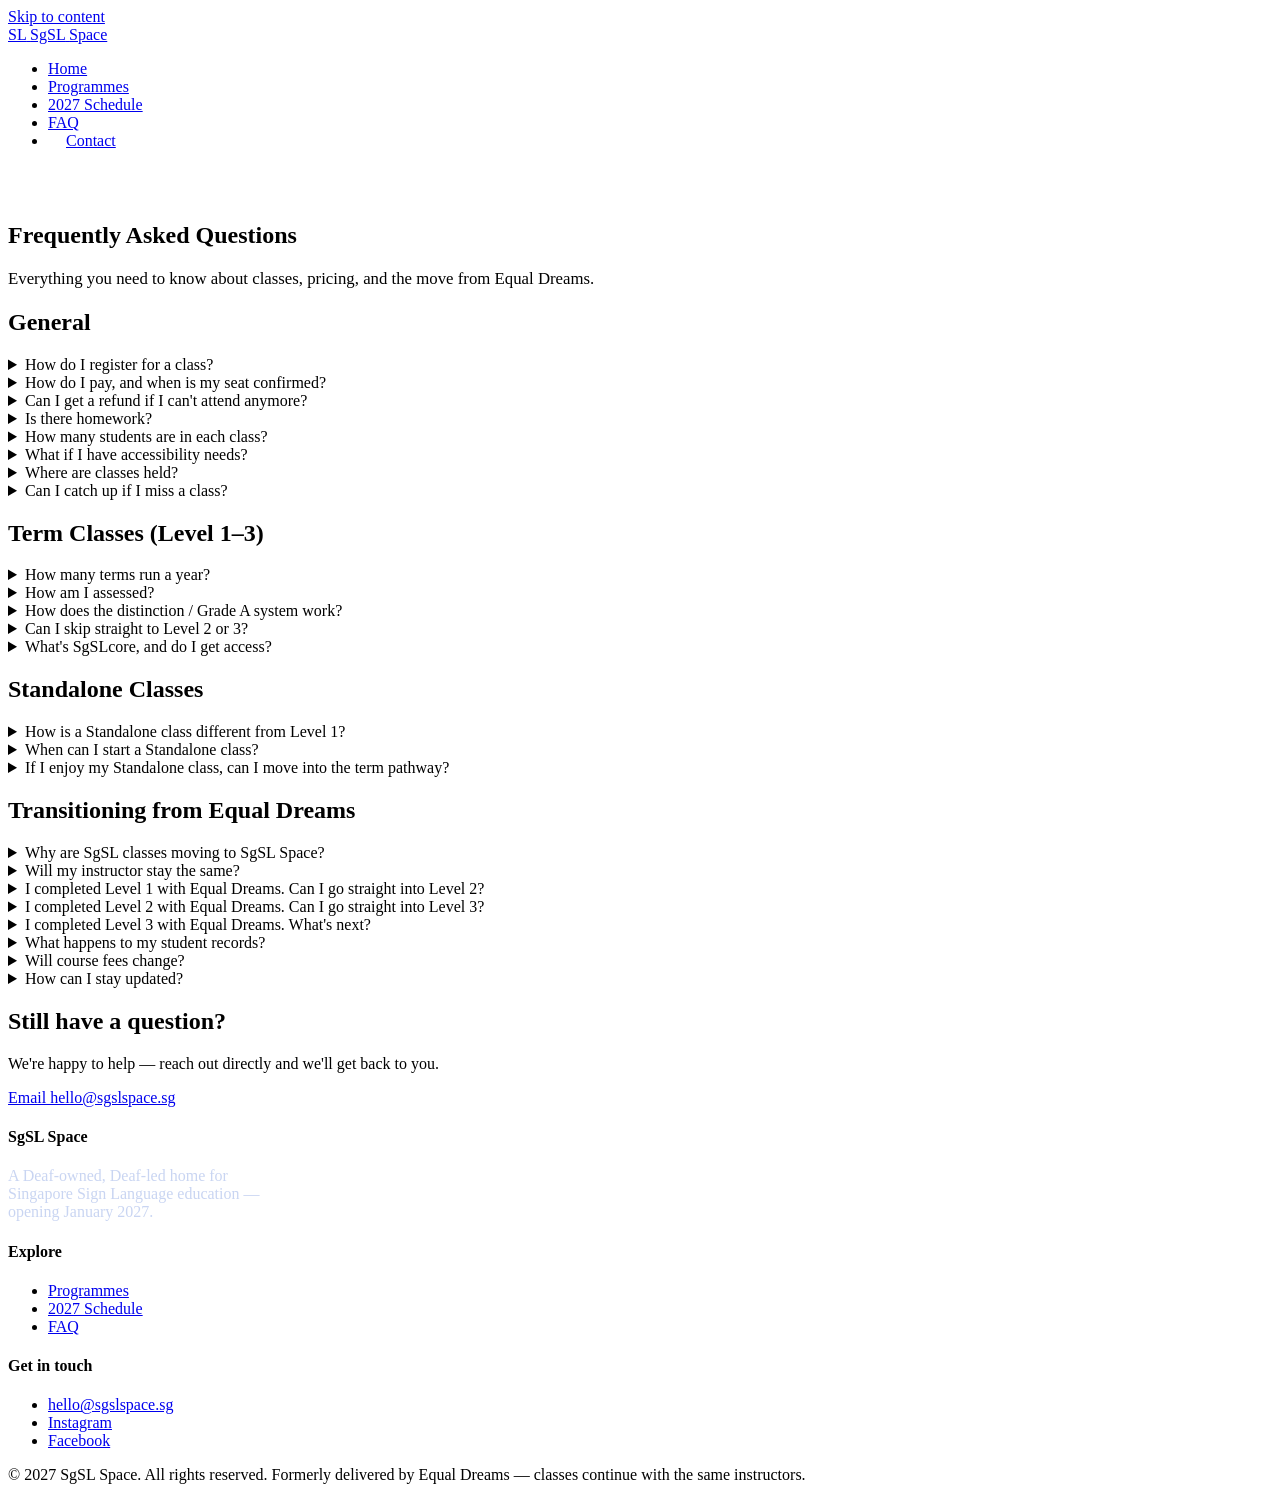
==== faq.html @ 19aeab77 "Add files via upload" ====
<!doctype html>
<html lang="en">
<head>
<meta charset="utf-8">
<meta name="viewport" content="width=device-width, initial-scale=1">
<title>FAQ — SgSL Space</title>
<meta name="description" content="Frequently asked questions about SgSL Space's classes, pricing, and the transition from Equal Dreams.">
<link rel="preconnect" href="https://fonts.googleapis.com">
<link href="https://fonts.googleapis.com/css2?family=Poppins:wght@500;600;700&family=Inter:wght@400;500;600&display=swap" rel="stylesheet">
<link rel="stylesheet" href="css/style.css">
</head>
<body>
<a class="skip-link" href="#main">Skip to content</a>
<header class="site-header">
  <div class="container">
    <a class="logo" href="index.html">
      <span class="logo-badge">SL</span>
      <span><span class="brand-sgsl">SgSL</span> <span class="brand-space">Space</span></span>
    </a>
    <nav class="main-nav" aria-label="Main">
      <ul><li><a href="index.html">Home</a></li><li><a href="programmes.html">Programmes</a></li><li><a href="schedule.html">2027 Schedule</a></li><li><a href="faq.html" class="active" aria-current="page">FAQ</a></li><li><a href="mailto:hello@sgslspace.sg" class="btn btn-outline" style="padding:8px 18px;">Contact</a></li></ul>
    </nav>
  </div>
</header>
<main id="main">
<section class="section" style="padding-top:36px;">
  <div class="container">
    <h1>Frequently Asked Questions</h1>
    <p class="lead" style="color:var(--ink-soft);font-size:1.05rem;">Everything you need to know about classes, pricing, and the move from Equal Dreams.</p>

    <div class="faq-group">
      <h2>General</h2>
      <details class="faq-item" id="register">
    <summary>How do I register for a class?</summary>
    <div class="faq-a-inner">Head to the <a href="programmes.html">Programmes</a> page and choose Level 1–3 or a Standalone class, then email us or use the registration link once it opens. If registration hasn't opened yet, email <a href="mailto:hello@sgslspace.sg">hello@sgslspace.sg</a> to be notified first.</div>
  </details>
      <details class="faq-item" id="payment">
    <summary>How do I pay, and when is my seat confirmed?</summary>
    <div class="faq-a-inner">We accept PayNow Corporate and Stripe (card or invoicing). Your seat is only confirmed once payment is received, on a first-come, first-served basis.</div>
  </details>
      <details class="faq-item" id="refund">
    <summary>Can I get a refund if I can't attend anymore?</summary>
    <div class="faq-a-inner">There are no refunds once payment is made, unless SgSL Space cancels the class or term.</div>
  </details>
      <details class="faq-item" id="homework">
    <summary>Is there homework?</summary>
    <div class="faq-a-inner">No — SgSL Space does not assign homework. This is a deliberate change from how classes were run previously.</div>
  </details>
      <details class="faq-item" id="class-size">
    <summary>How many students are in each class?</summary>
    <div class="faq-a-inner">Term classes and Standalone Face-to-Face classes run at 8–10 students; Standalone Zoom classes run at 6–9. If a class doesn't reach the minimum size, we'll contact you before it starts.</div>
  </details>
      <details class="faq-item" id="access">
    <summary>What if I have accessibility needs?</summary>
    <div class="faq-a-inner">Let us know in your registration, and we'll do our best to accommodate you — including interpretation or materials in accessible formats where needed.</div>
  </details>
      <details class="faq-item" id="venue">
    <summary>Where are classes held?</summary>
    <div class="faq-a-inner">We're securing a dedicated venue (at least 50 sqm, two classrooms) ahead of the January 2027 launch. We'll publish the address once the lease is confirmed.</div>
  </details>
      <details class="faq-item" id="catchup">
    <summary>Can I catch up if I miss a class?</summary>
    <div class="faq-a-inner">Zoom recordings are available for catch-up, limited to 2 per student, in line with attendance requirements for the term assessment.</div>
  </details>
    </div>

    <div class="faq-group">
      <h2>Term Classes (Level 1–3)</h2>
      <details class="faq-item" id="terms-year">
    <summary>How many terms run a year?</summary>
    <div class="faq-a-inner">Four — Term 1 (Jan–Mar), Term 2 (Apr–Jun), Term 3 (Jul–Sep), Term 4 (Oct–Dec). See the full <a href="schedule.html">2027 Schedule</a>.</div>
  </details>
      <details class="faq-item" id="assessment">
    <summary>How am I assessed?</summary>
    <div class="faq-a-inner">Each term ends with an assessment after 10 lessons. <span class="tbc">The exact format — practical, written, or both — is still being finalised</span> and will be published before Term 1 registration opens.</div>
  </details>
      <details class="faq-item" id="distinction">
    <summary>How does the distinction / Grade A system work?</summary>
    <div class="faq-a-inner">All who finish receive a Certificate of Completion; strong performers receive a distinction. <span class="tbc">The exact scoring threshold for a distinction or Grade A is still being confirmed.</span> Grade A students are eligible to advance directly to the next level.</div>
  </details>
      <details class="faq-item" id="progression">
    <summary>Can I skip straight to Level 2 or 3?</summary>
    <div class="faq-a-inner">Only if you've completed the prior level — with SgSL Space or with Equal Dreams — normally within the last 6 months, or achieved a Grade A distinction. If more time has passed, email us and we'll advise on the best pathway.</div>
  </details>
      <details class="faq-item" id="sgslcore">
    <summary>What's SgSLcore, and do I get access?</summary>
    <div class="faq-a-inner">SgSLcore is our sign-video resource library. Term class students get full access to every sign taught across all levels; Standalone students get access only to the videos from their own sessions.</div>
  </details>
    </div>

    <div class="faq-group">
      <h2>Standalone Classes</h2>
      <details class="faq-item" id="standalone-diff">
    <summary>How is a Standalone class different from Level 1?</summary>
    <div class="faq-a-inner">A Standalone class is a self-contained 5-session taster with a Certificate of Attendance — it doesn't lead into Level 2. Level 1 is the first step of the full, progressive Level 1–3 pathway.</div>
  </details>
      <details class="faq-item" id="standalone-start">
    <summary>When can I start a Standalone class?</summary>
    <div class="faq-a-inner">Anytime — new 5-week cycles begin continuously, staggered every 2–3 weeks, face-to-face or on Zoom.</div>
  </details>
      <details class="faq-item" id="standalone-upgrade">
    <summary>If I enjoy my Standalone class, can I move into the term pathway?</summary>
    <div class="faq-a-inner">Yes, though it's a separate registration — completing a Standalone class doesn't automatically enrol you in Level 1.</div>
  </details>
    </div>

    <div class="faq-group">
      <h2 id="transition">Transitioning from Equal Dreams</h2>
      <details class="faq-item" id="why-transition">
    <summary>Why are SgSL classes moving to SgSL Space?</summary>
    <div class="faq-a-inner">From the January 2027 intake, SgSL classes move from Equal Dreams to SgSL Space — a new, dedicated organisation founded and owned by longtime SgSL specialists Andrew Tay and Yew Hau En, focused solely on SgSL education and community development.</div>
  </details>
      <details class="faq-item" id="same-instructors">
    <summary>Will my instructor stay the same?</summary>
    <div class="faq-a-inner">In most cases, yes. Many instructors who taught SgSL at Equal Dreams continue teaching at SgSL Space.</div>
  </details>
      <details class="faq-item" id="level1-to-2">
    <summary>I completed Level 1 with Equal Dreams. Can I go straight into Level 2?</summary>
    <div class="faq-a-inner">Yes. Completion of Level 1 with Equal Dreams is recognised for direct entry into Level 2 at SgSL Space, subject to the usual 6-month progression window.</div>
  </details>
      <details class="faq-item" id="level2-to-3">
    <summary>I completed Level 2 with Equal Dreams. Can I go straight into Level 3?</summary>
    <div class="faq-a-inner">Yes, on the same basis as above.</div>
  </details>
      <details class="faq-item" id="level3-done">
    <summary>I completed Level 3 with Equal Dreams. What's next?</summary>
    <div class="faq-a-inner">SgSL Space is planning a broader range of advanced courses beyond the original Level 3 curriculum. We'll announce these as they're finalised.</div>
  </details>
      <details class="faq-item" id="records">
    <summary>What happens to my student records?</summary>
    <div class="faq-a-inner">Relevant learning records and course progress are being transferred from Equal Dreams to SgSL Space to ensure continuity. This handover agreement is being finalised ahead of launch.</div>
  </details>
      <details class="faq-item" id="fees-change">
    <summary>Will course fees change?</summary>
    <div class="faq-a-inner">Yes — SgSL Space's own pricing is listed on each <a href="programmes.html">programme page</a>. It differs from Equal Dreams' previous sliding-scale model.</div>
  </details>
      <details class="faq-item" id="stay-updated">
    <summary>How can I stay updated?</summary>
    <div class="faq-a-inner">Follow SgSL Space's social channels (linked in the footer) or email <a href="mailto:hello@sgslspace.sg">hello@sgslspace.sg</a> to be added to our list. Equal Dreams will also share updates on their own channels until launch.</div>
  </details>
    </div>

    <div class="cta-band">
      <h2>Still have a question?</h2>
      <p>We're happy to help — reach out directly and we'll get back to you.</p>
      <a class="btn btn-primary" href="mailto:hello@sgslspace.sg">Email hello@sgslspace.sg</a>
    </div>
  </div>
</section>
</main><footer class="site-footer">
  <div class="container footer-grid">
    <div>
      <h4>SgSL Space</h4>
      <p style="color:#C9D5F2;max-width:32ch;">A Deaf-owned, Deaf-led home for Singapore Sign Language education — opening January 2027.</p>
    </div>
    <div>
      <h4>Explore</h4>
      <ul>
        <li><a href="programmes.html">Programmes</a></li>
        <li><a href="schedule.html">2027 Schedule</a></li>
        <li><a href="faq.html">FAQ</a></li>
      </ul>
    </div>
    <div>
      <h4>Get in touch</h4>
      <ul>
        <li><a href="mailto:hello@sgslspace.sg">hello@sgslspace.sg</a></li>
        <li><a href="#">Instagram</a></li>
        <li><a href="#">Facebook</a></li>
      </ul>
    </div>
  </div>
  <div class="container footer-bottom">
    <span>© 2027 SgSL Space. All rights reserved.</span>
    <span>Formerly delivered by Equal Dreams — classes continue with the same instructors.</span>
  </div>
</footer>
<script src="js/site.js"></script>
</body>
</html>
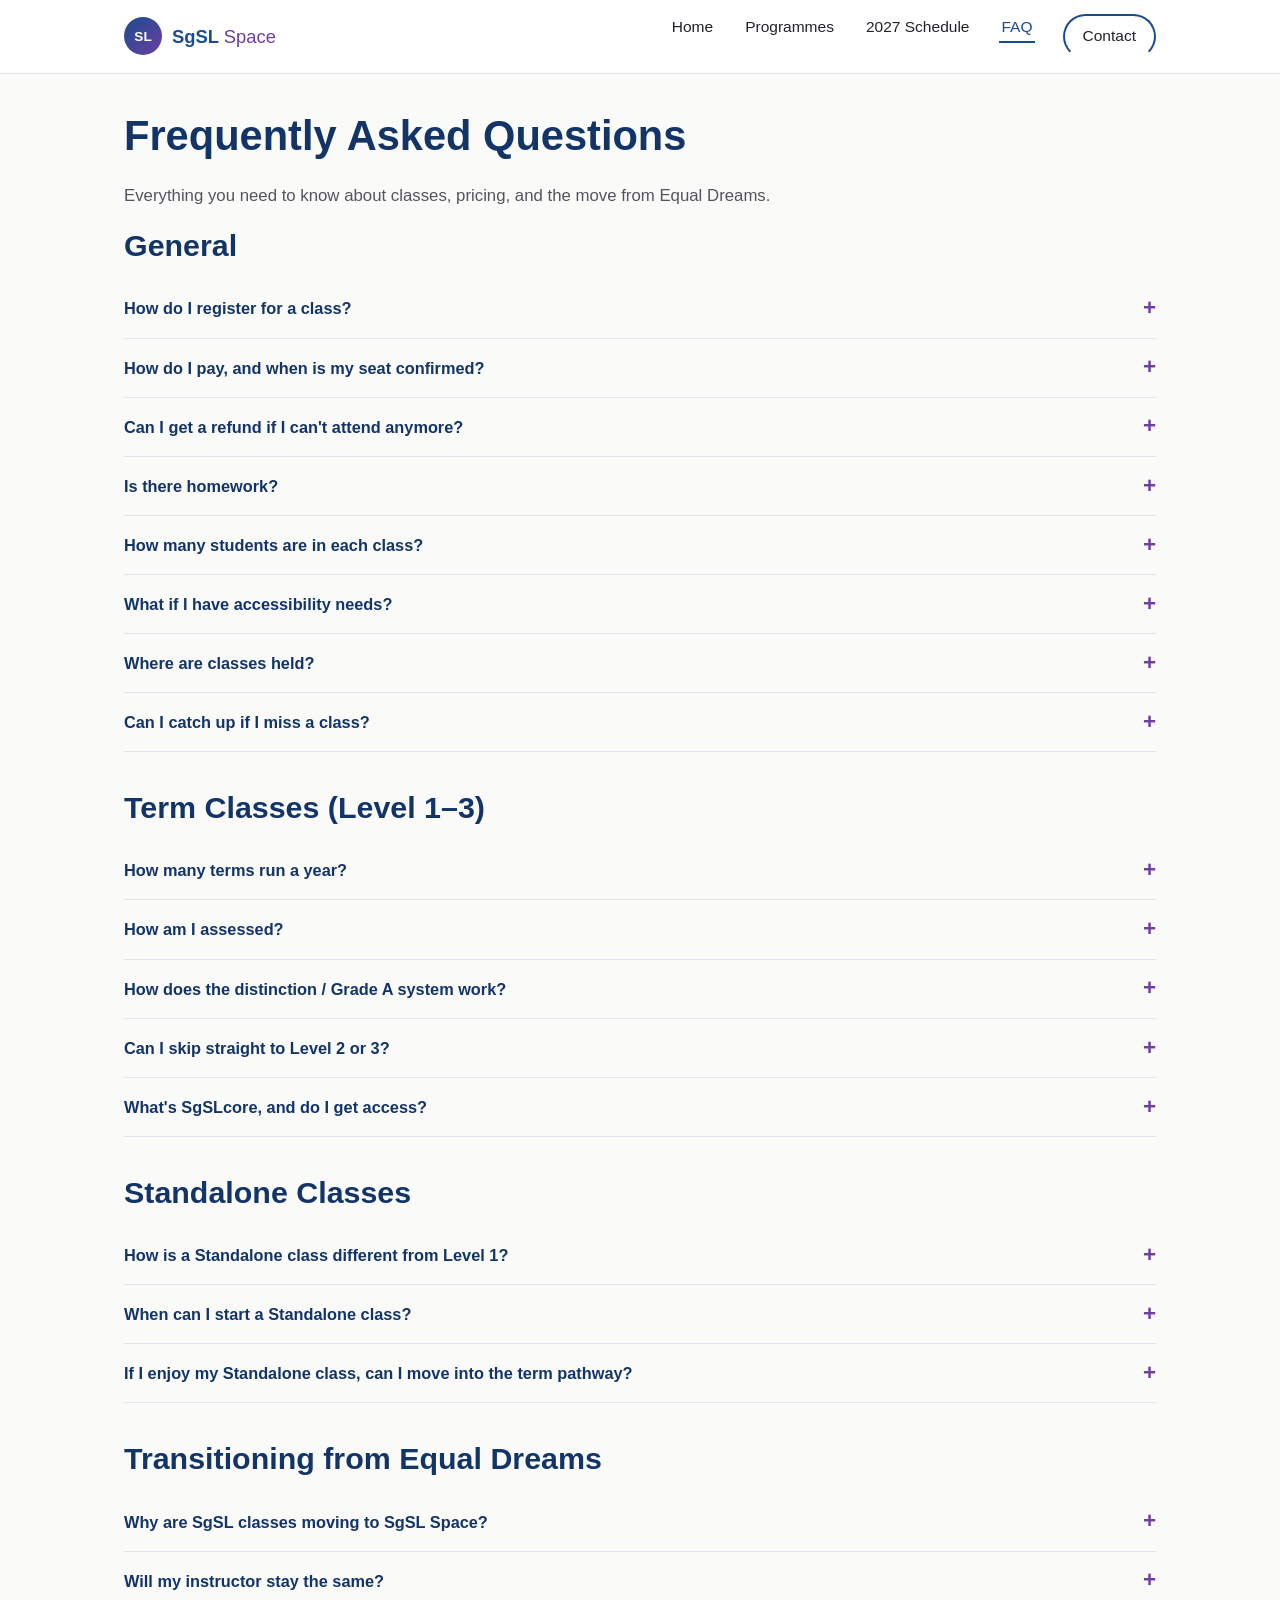
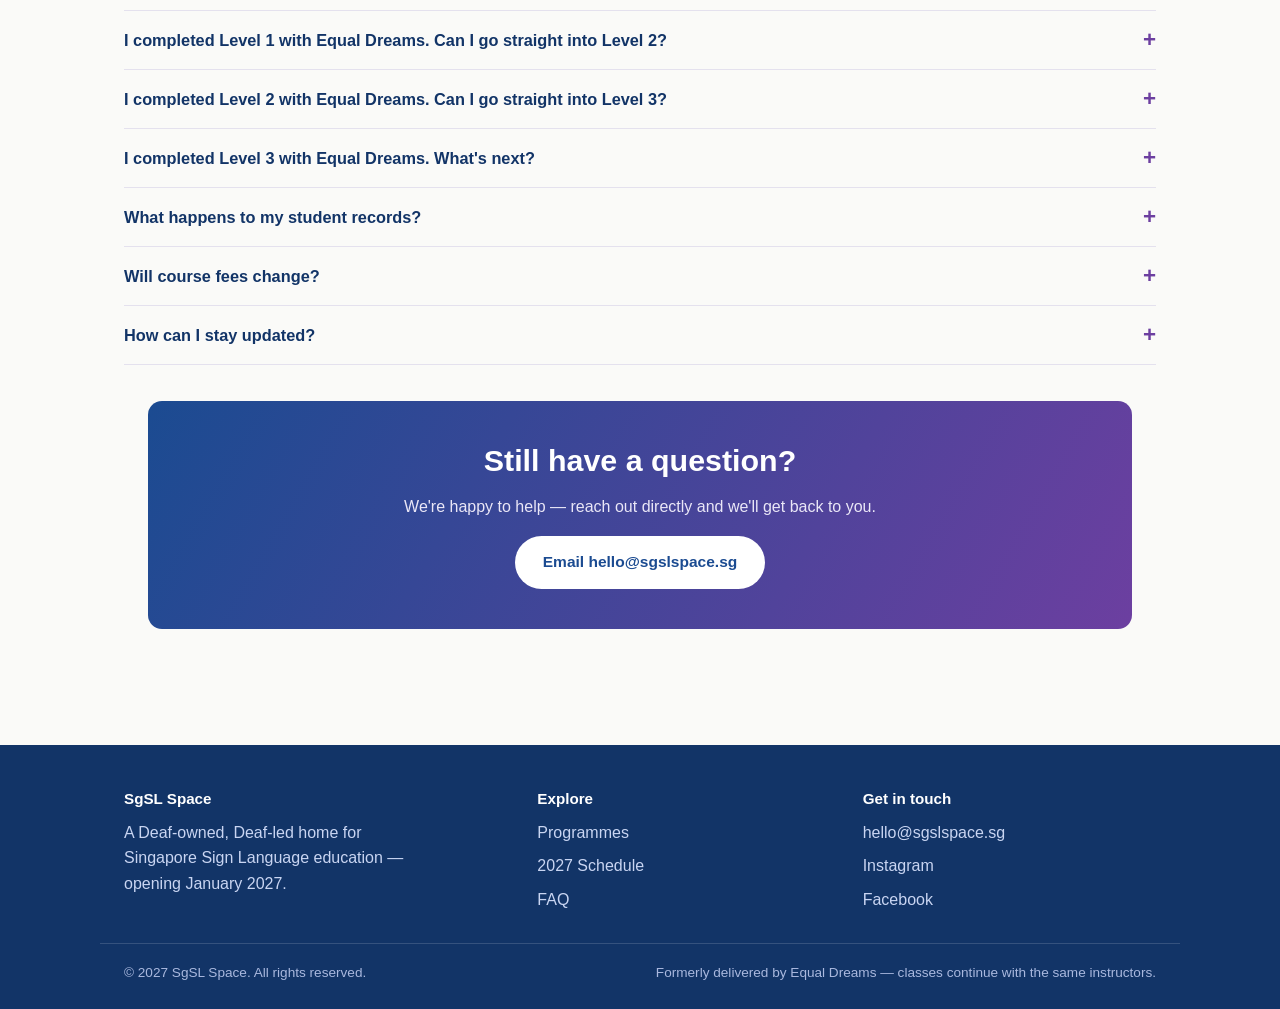
==== commit 3754be43: "Add files via upload" ====
--- a/faq.html
+++ b/faq.html
@@ -7,7 +7,283 @@
 <meta name="description" content="Frequently asked questions about SgSL Space's classes, pricing, and the transition from Equal Dreams.">
 <link rel="preconnect" href="https://fonts.googleapis.com">
 <link href="https://fonts.googleapis.com/css2?family=Poppins:wght@500;600;700&family=Inter:wght@400;500;600&display=swap" rel="stylesheet">
-<link rel="stylesheet" href="css/style.css">
+<style>
+/* =========================================================
+   SgSL Space — shared stylesheet
+   Palette + type inspired by Equal Dreams Academy's site:
+   blue/purple brand colours, clean rounded sans-serif type,
+   card-based layout, simple anchor-nav pattern.
+   ========================================================= */
+
+:root{
+  --navy:        #1B4B91;   /* primary blue — header, links, primary buttons */
+  --navy-dark:   #123467;
+  --purple:      #6C3FA0;   /* secondary brand colour */
+  --teal:        #2E9E8F;   /* accent — Level 2 / tags */
+  --gold:        #E8A33D;   /* accent — Level 3 / tags */
+  --cream:       #FAFAF8;   /* page background */
+  --white:       #FFFFFF;
+  --ink:         #232128;
+  --ink-soft:    #56525E;
+  --border:      #E4E1EE;
+  --soft-bg:     #F2F0F9;
+  --announce-bg: #FFF4E0;
+  --announce-border: #F0C878;
+  --radius: 14px;
+  --radius-sm: 8px;
+  --shadow: 0 2px 10px rgba(27,75,145,0.07);
+  --shadow-hover: 0 8px 24px rgba(27,75,145,0.14);
+  --max: 1080px;
+}
+
+*{ box-sizing:border-box; }
+html{ scroll-behavior:smooth; }
+body{
+  margin:0;
+  font-family:"Inter", -apple-system, Segoe UI, Arial, sans-serif;
+  color:var(--ink);
+  background:var(--cream);
+  line-height:1.6;
+  font-size:16px;
+}
+h1,h2,h3,h4{
+  font-family:"Poppins","Inter",sans-serif;
+  color:var(--navy-dark);
+  line-height:1.25;
+  margin:0 0 .5em;
+}
+h1{ font-size:clamp(1.9rem,4vw,2.6rem); font-weight:600; }
+h2{ font-size:clamp(1.4rem,3vw,1.9rem); font-weight:600; }
+h3{ font-size:1.2rem; font-weight:600; }
+p{ margin:0 0 1em; }
+a{ color:var(--navy); text-decoration:underline; text-decoration-thickness:1px; }
+a:hover{ color:var(--purple); }
+img{ max-width:100%; display:block; }
+ul{ padding-left:1.2em; }
+.container{ max-width:var(--max); margin:0 auto; padding:0 24px; }
+
+/* Skip link for accessibility */
+.skip-link{
+  position:absolute; left:-999px; top:auto;
+  background:var(--navy); color:#fff; padding:10px 16px; border-radius:0 0 8px 0; z-index:200;
+}
+.skip-link:focus{ left:0; top:0; }
+
+/* ---------- Header ---------- */
+.site-header{
+  background:var(--white);
+  border-bottom:1px solid var(--border);
+  position:sticky; top:0; z-index:100;
+}
+.site-header .container{
+  display:flex; align-items:center; justify-content:space-between;
+  padding:14px 24px;
+}
+.logo{
+  display:flex; align-items:center; gap:10px;
+  font-family:"Poppins",sans-serif; font-weight:600; font-size:1.15rem;
+  text-decoration:none; color:var(--navy-dark);
+}
+.logo:hover{ color:var(--navy-dark); }
+.logo-badge{
+  width:38px; height:38px; border-radius:50%;
+  background:linear-gradient(135deg,var(--navy),var(--purple));
+  color:#fff; display:flex; align-items:center; justify-content:center;
+  font-size:.85rem; font-weight:700; flex:none;
+}
+.logo .brand-sgsl{ color:var(--navy); }
+.logo .brand-space{ color:var(--purple); font-weight:400; }
+
+.main-nav ul{ list-style:none; display:flex; gap:28px; margin:0; padding:0; }
+.main-nav a{
+  color:var(--ink); text-decoration:none; font-weight:500; font-size:.97rem;
+  padding:6px 2px; border-bottom:2px solid transparent;
+}
+.main-nav a:hover, .main-nav a.active{ color:var(--navy); border-bottom-color:var(--navy); }
+.nav-toggle{ display:none; }
+
+@media (max-width:760px){
+  .main-nav ul{ gap:16px; flex-wrap:wrap; justify-content:flex-end; }
+  .site-header .container{ flex-wrap:wrap; row-gap:10px; }
+}
+
+/* ---------- Buttons ---------- */
+.btn{
+  display:inline-block; padding:12px 26px; border-radius:999px;
+  font-weight:600; text-decoration:none; font-size:.97rem;
+  transition:transform .15s ease, box-shadow .15s ease, background .15s ease;
+  border:2px solid transparent;
+}
+.btn-primary{ background:var(--navy); color:#fff; }
+.btn-primary:hover{ background:var(--navy-dark); color:#fff; transform:translateY(-1px); box-shadow:var(--shadow-hover); }
+.btn-outline{ background:transparent; color:var(--navy); border-color:var(--navy); }
+.btn-outline:hover{ background:var(--navy); color:#fff; }
+.btn-purple{ background:var(--purple); color:#fff; }
+.btn-purple:hover{ background:#582f86; color:#fff; }
+
+/* ---------- Hero ---------- */
+.hero{
+  background:linear-gradient(180deg,#EEF3FC 0%, var(--cream) 100%);
+  padding:64px 0 56px;
+  border-bottom:1px solid var(--border);
+}
+.hero .container{ display:grid; grid-template-columns:1.1fr .9fr; gap:40px; align-items:center; }
+.hero-eyebrow{
+  display:inline-block; background:var(--soft-bg); color:var(--purple);
+  font-weight:600; font-size:.8rem; letter-spacing:.04em; text-transform:uppercase;
+  padding:6px 14px; border-radius:999px; margin-bottom:16px;
+}
+.hero p.lead{ font-size:1.1rem; color:var(--ink-soft); }
+.hero-actions{ display:flex; gap:14px; flex-wrap:wrap; margin-top:22px; }
+.hero-art{
+  background:var(--white); border:1px solid var(--border); border-radius:var(--radius);
+  padding:22px; box-shadow:var(--shadow);
+}
+.hero-art .pill-row{ display:flex; gap:10px; flex-wrap:wrap; margin-bottom:14px; }
+.pill{
+  font-size:.8rem; font-weight:700; padding:6px 12px; border-radius:999px; color:#fff;
+}
+.pill.p-navy{ background:var(--navy); }
+.pill.p-teal{ background:var(--teal); }
+.pill.p-gold{ background:var(--gold); color:#3a2a00; }
+.pill.p-purple{ background:var(--purple); }
+
+@media (max-width:820px){
+  .hero .container{ grid-template-columns:1fr; }
+}
+
+/* ---------- Announcement banner ---------- */
+.announcement{
+  background:var(--announce-bg); border:1px solid var(--announce-border);
+  border-radius:var(--radius-sm); padding:16px 20px; margin:0 0 30px;
+}
+.announcement strong{ color:var(--navy-dark); }
+
+/* ---------- Sections ---------- */
+.section{ padding:56px 0; }
+.section.alt{ background:var(--white); border-top:1px solid var(--border); border-bottom:1px solid var(--border); }
+.section-head{ max-width:680px; margin:0 auto 34px; text-align:center; }
+.section-head p{ color:var(--ink-soft); }
+
+/* ---------- Cards / grid ---------- */
+.grid{ display:grid; gap:22px; }
+.grid-3{ grid-template-columns:repeat(3,1fr); }
+.grid-2{ grid-template-columns:repeat(2,1fr); }
+@media (max-width:820px){ .grid-3,.grid-2{ grid-template-columns:1fr; } }
+
+.card{
+  background:var(--white); border:1px solid var(--border); border-radius:var(--radius);
+  padding:26px; box-shadow:var(--shadow); transition:box-shadow .15s ease, transform .15s ease;
+  display:flex; flex-direction:column;
+}
+.card:hover{ box-shadow:var(--shadow-hover); transform:translateY(-2px); }
+.card .tag{ align-self:flex-start; margin-bottom:12px; }
+.card h3{ margin-bottom:8px; }
+.card p{ color:var(--ink-soft); flex:1; }
+.card .card-link{ font-weight:600; text-decoration:none; margin-top:10px; display:inline-block; }
+
+/* ---------- Table ---------- */
+table{ width:100%; border-collapse:collapse; margin:0 0 28px; background:var(--white); }
+caption{ text-align:left; font-weight:600; margin-bottom:8px; color:var(--navy-dark); }
+th,td{ padding:12px 14px; border:1px solid var(--border); text-align:left; font-size:.95rem; }
+th{ background:var(--navy); color:#fff; font-family:"Poppins",sans-serif; font-weight:600; }
+tr:nth-child(even) td{ background:var(--soft-bg); }
+.table-wrap{ overflow-x:auto; }
+
+/* ---------- On-this-page nav ---------- */
+.page-layout{ display:grid; grid-template-columns:220px 1fr; gap:44px; align-items:start; }
+.onpage-nav{
+  position:sticky; top:88px; background:var(--white); border:1px solid var(--border);
+  border-radius:var(--radius); padding:18px;
+}
+.onpage-nav h4{ font-size:.85rem; text-transform:uppercase; letter-spacing:.04em; color:var(--purple); margin-bottom:10px; }
+.onpage-nav ul{ list-style:none; padding:0; margin:0; display:flex; flex-direction:column; gap:8px; }
+.onpage-nav a{ font-size:.9rem; text-decoration:none; color:var(--ink-soft); }
+.onpage-nav a:hover{ color:var(--navy); }
+@media (max-width:900px){
+  .page-layout{ grid-template-columns:1fr; }
+  .onpage-nav{ position:static; }
+}
+
+/* ---------- FAQ accordion ---------- */
+.faq-group{ margin-bottom:36px; }
+.faq-item{ border-bottom:1px solid var(--border); }
+.faq-q{
+  width:100%; text-align:left; background:none; border:none; cursor:pointer;
+  font-family:"Poppins",sans-serif; font-weight:600; font-size:1.02rem; color:var(--navy-dark);
+  padding:16px 0; display:flex; justify-content:space-between; align-items:center; gap:12px;
+}
+.faq-q .icon{ font-size:1.3rem; color:var(--purple); transition:transform .2s ease; flex:none; }
+.faq-item.open .faq-q .icon{ transform:rotate(45deg); }
+.faq-a{ max-height:0; overflow:hidden; transition:max-height .25s ease; color:var(--ink-soft); }
+.faq-a-inner{ padding:0 0 18px; }
+.faq-item.open .faq-a{ max-height:600px; }
+.faq-tabs{ display:flex; gap:10px; flex-wrap:wrap; margin-bottom:28px; }
+.faq-tab-btn{
+  border:2px solid var(--navy); background:#fff; color:var(--navy); padding:8px 18px;
+  border-radius:999px; font-weight:600; cursor:pointer; font-family:inherit; font-size:.9rem;
+}
+.faq-tab-btn.active{ background:var(--navy); color:#fff; }
+
+/* Native <details> based accordion */
+.faq-item{ border-bottom:1px solid var(--border); }
+.faq-item summary{
+  list-style:none; cursor:pointer; padding:16px 0; display:flex; justify-content:space-between;
+  align-items:center; gap:12px; font-family:"Poppins",sans-serif; font-weight:600; font-size:1.02rem;
+  color:var(--navy-dark);
+}
+.faq-item summary::-webkit-details-marker{ display:none; }
+.faq-item summary::after{
+  content:"+"; font-size:1.4rem; color:var(--purple); flex:none; line-height:1;
+}
+.faq-item[open] summary::after{ content:"–"; }
+.faq-item .faq-a-inner{ padding:0 0 18px; color:var(--ink-soft); }
+.faq-item:target{ outline:2px solid var(--gold); outline-offset:4px; border-radius:6px; }
+
+/* ---------- Pricing tiers ---------- */
+.pricing-note{ background:var(--soft-bg); border-radius:var(--radius); padding:20px 22px; margin-bottom:22px; }
+
+/* ---------- Testimonials ---------- */
+.testimonial{
+  background:var(--white); border-left:4px solid var(--purple); border-radius:0 var(--radius) var(--radius) 0;
+  padding:18px 22px; box-shadow:var(--shadow); margin-bottom:16px;
+}
+.testimonial p{ margin-bottom:8px; font-style:italic; color:var(--ink); }
+.testimonial .who{ font-size:.85rem; color:var(--ink-soft); font-style:normal; }
+
+/* ---------- CTA band ---------- */
+.cta-band{
+  background:linear-gradient(120deg,var(--navy),var(--purple));
+  color:#fff; border-radius:var(--radius); padding:40px; text-align:center; margin:0 24px;
+}
+.cta-band h2{ color:#fff; }
+.cta-band p{ color:#EAE7F7; }
+.cta-band .btn-primary{ background:#fff; color:var(--navy); }
+.cta-band .btn-primary:hover{ background:#EEE; }
+
+/* ---------- Footer ---------- */
+.site-footer{ background:var(--navy-dark); color:#D9E1F5; padding:44px 0 26px; margin-top:60px; }
+.footer-grid{ display:grid; grid-template-columns:1.3fr 1fr 1fr; gap:32px; }
+.site-footer h4{ color:#fff; font-size:.95rem; margin-bottom:12px; }
+.site-footer a{ color:#C9D5F2; text-decoration:none; }
+.site-footer a:hover{ color:#fff; text-decoration:underline; }
+.site-footer ul{ list-style:none; padding:0; margin:0; display:flex; flex-direction:column; gap:8px; }
+.footer-bottom{
+  border-top:1px solid rgba(255,255,255,.15); margin-top:30px; padding-top:18px;
+  display:flex; justify-content:space-between; flex-wrap:wrap; gap:10px; font-size:.85rem; color:#A9B8DE;
+}
+@media (max-width:760px){ .footer-grid{ grid-template-columns:1fr; } }
+
+/* ---------- Misc ---------- */
+.badge-list{ display:flex; gap:10px; flex-wrap:wrap; margin-bottom:20px; }
+.stat-row{ display:flex; gap:28px; flex-wrap:wrap; margin:22px 0; }
+.stat{ min-width:120px; }
+.stat .num{ font-family:"Poppins",sans-serif; font-size:1.6rem; font-weight:700; color:var(--navy); }
+.stat .label{ font-size:.85rem; color:var(--ink-soft); }
+hr.div{ border:none; border-top:1px solid var(--border); margin:36px 0; }
+.tbc{ color:var(--gold); font-weight:600; }
+
+</style>
 </head>
 <body>
 <a class="skip-link" href="#main">Skip to content</a>
@@ -175,6 +451,23 @@
     <span>Formerly delivered by Equal Dreams — classes continue with the same instructors.</span>
   </div>
 </footer>
-<script src="js/site.js"></script>
+<script>
+// Opens the matching <details> FAQ item when arriving via a #hash link,
+// and scrolls it into view. Progressive enhancement only — page works without JS.
+(function () {
+  function openTarget() {
+    const hash = window.location.hash.replace("#", "");
+    if (!hash) return;
+    const el = document.getElementById(hash);
+    if (el && el.tagName === "DETAILS") {
+      el.open = true;
+      el.scrollIntoView({ behavior: "smooth", block: "start" });
+    }
+  }
+  window.addEventListener("hashchange", openTarget);
+  document.addEventListener("DOMContentLoaded", openTarget);
+})();
+
+</script>
 </body>
 </html>
